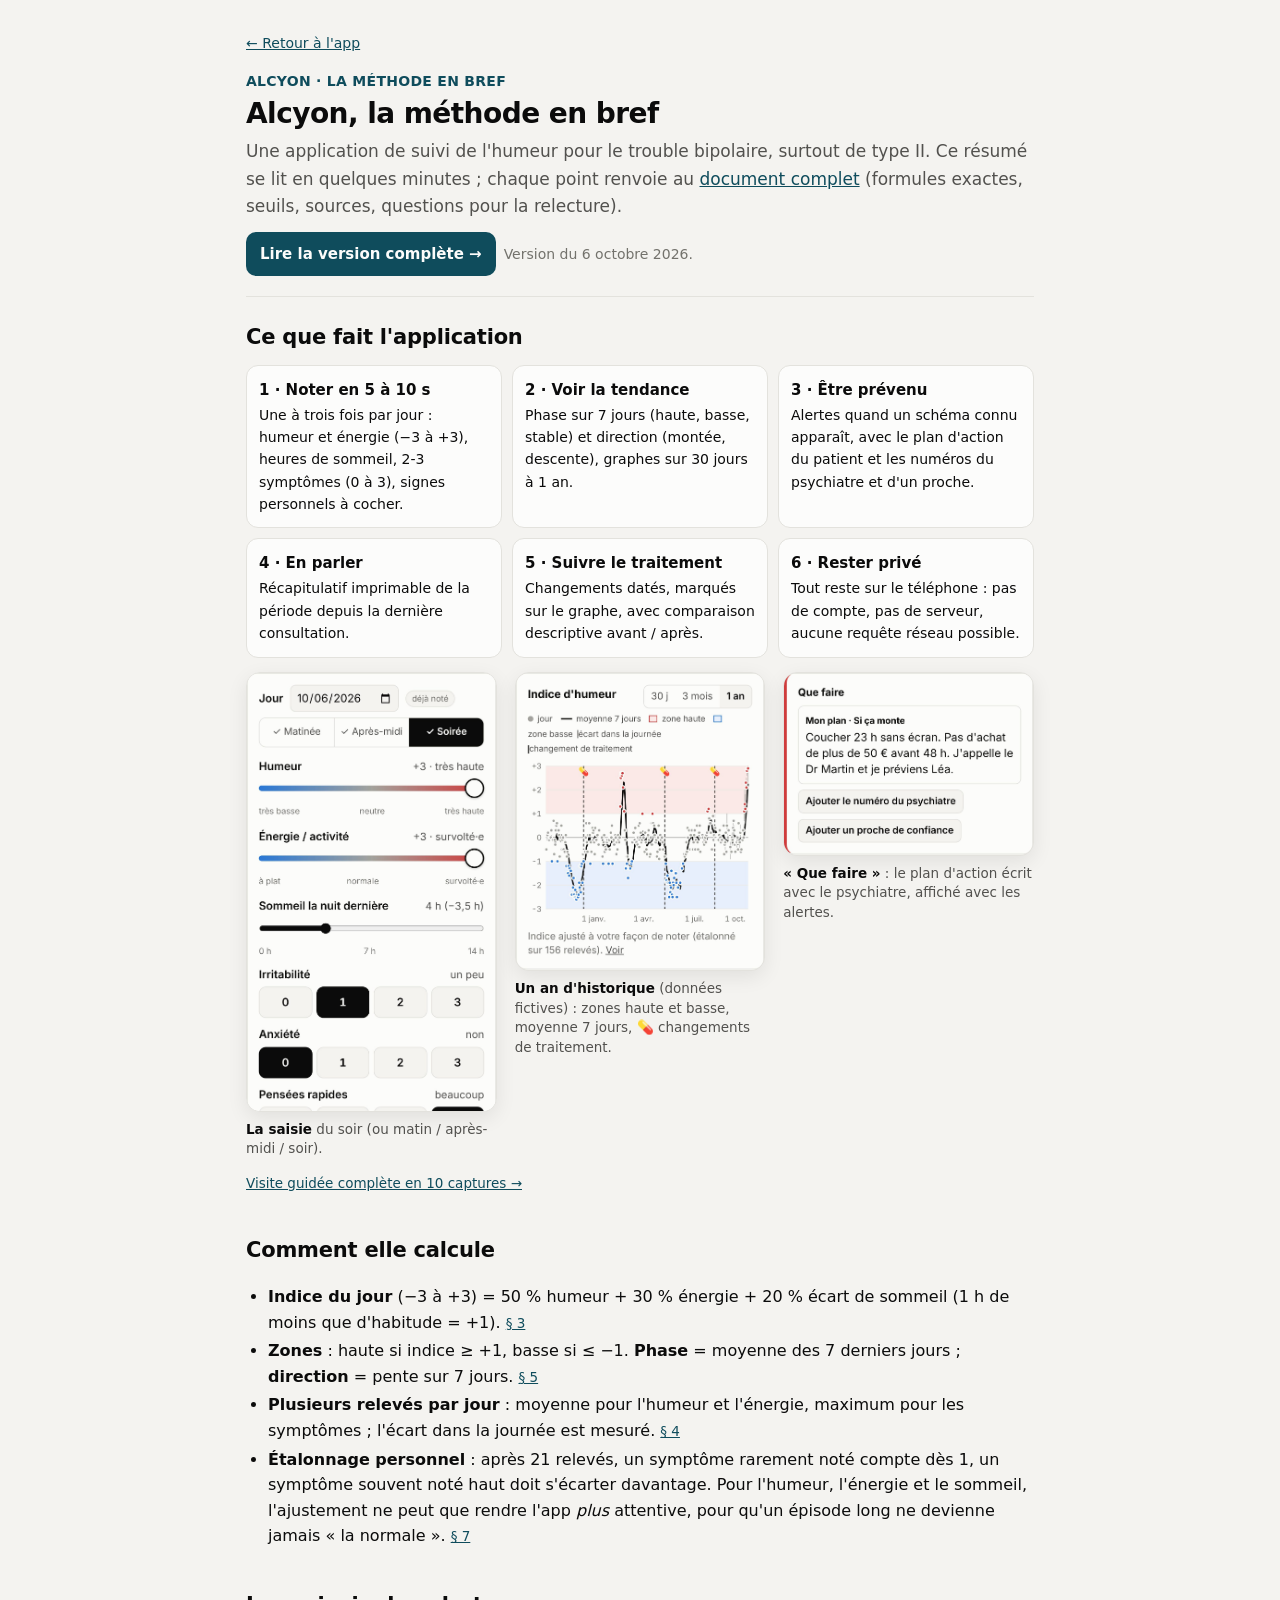
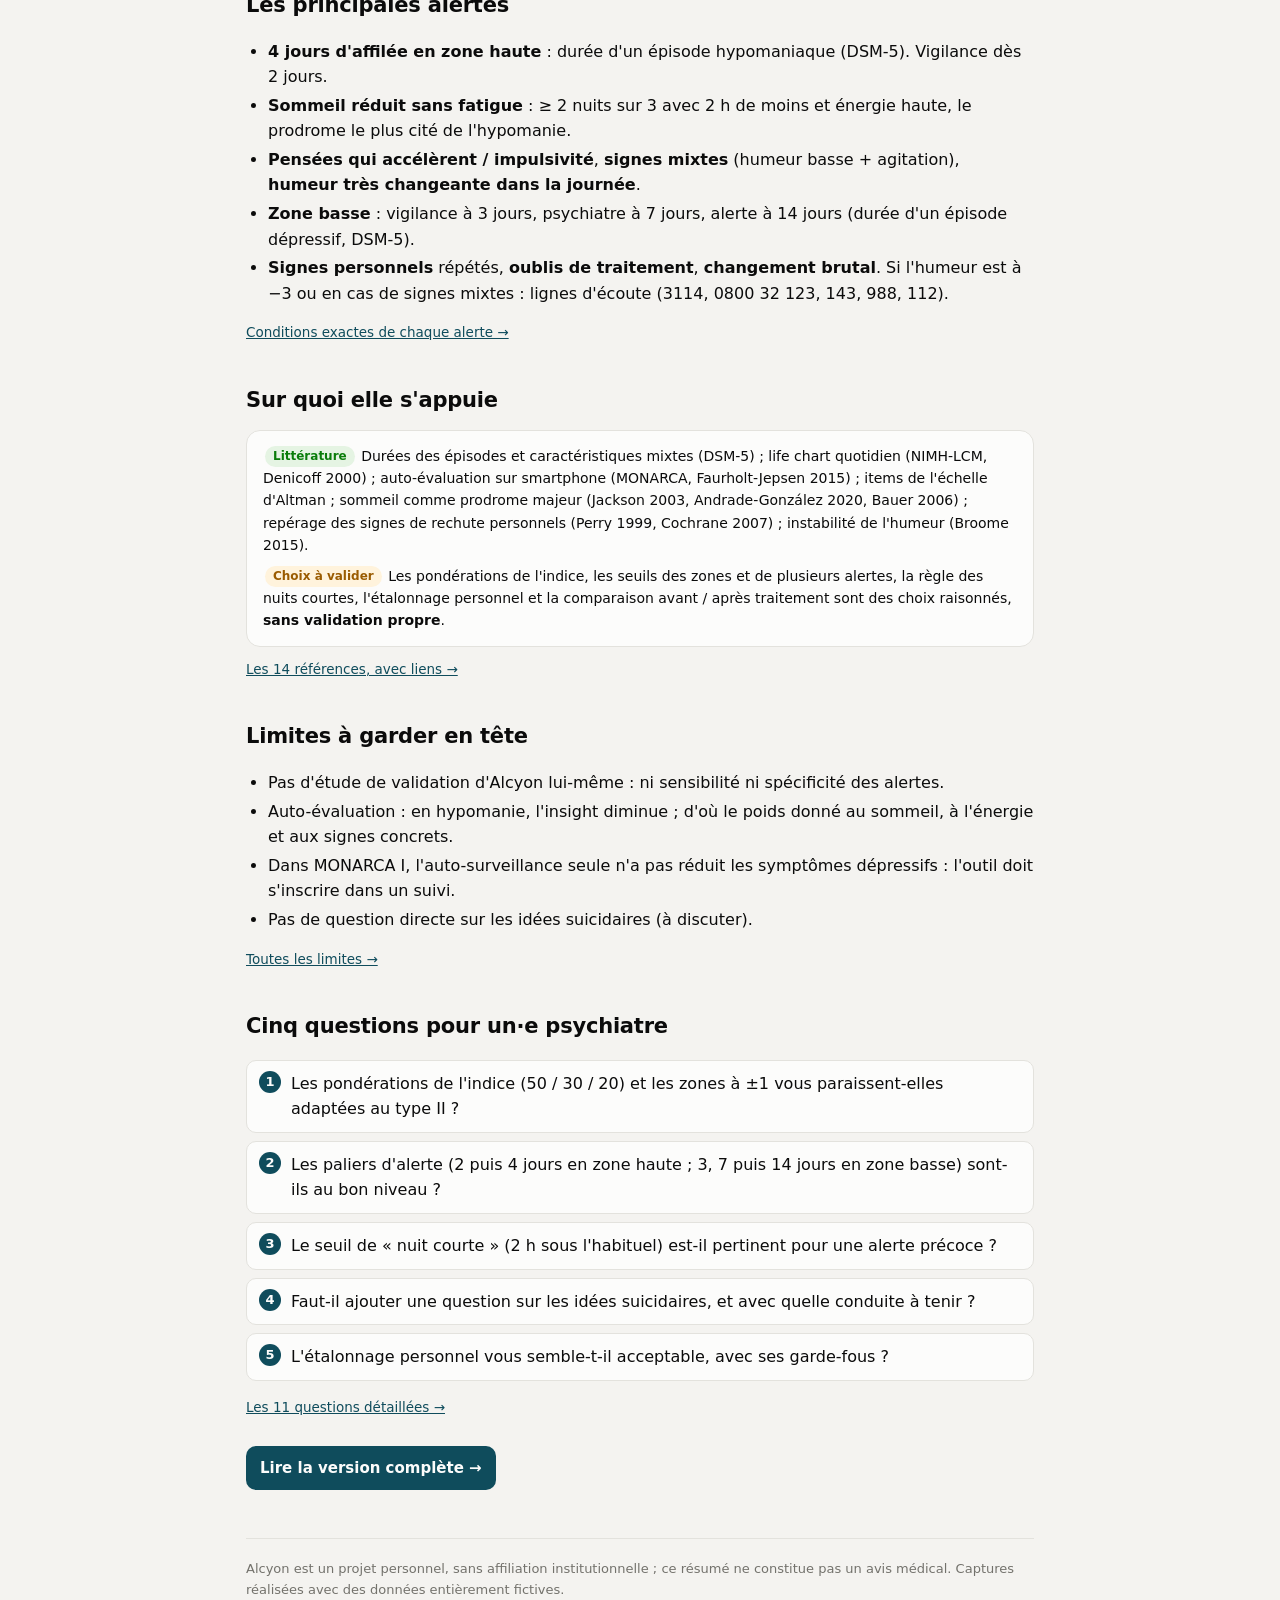
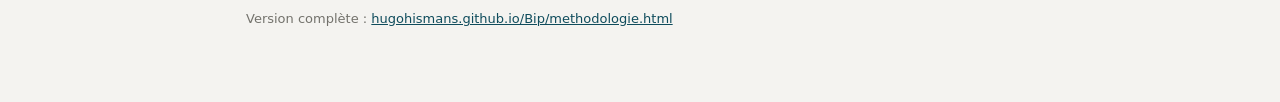
==== methodologie-resume.html @ 5aac35ef "Ajoute la version courte de la méthodologie methodologie-resume.html (3 pages imprimées) : ce que fa" ====
<!doctype html>
<html lang="fr">
<head>
<meta charset="utf-8">
<meta name="viewport" content="width=device-width, initial-scale=1">
<meta http-equiv="Content-Security-Policy" content="default-src 'self'; style-src 'self' 'unsafe-inline'; img-src 'self' data:; script-src 'none'; connect-src 'none'; base-uri 'none'; object-src 'none'">
<meta name="referrer" content="no-referrer">
<title>Alcyon – Méthode en bref</title>
<meta name="description" content="Résumé de la méthode d'Alcyon : ce que fait l'app, comment elle calcule, sur quoi elle s'appuie et ce qui reste à valider.">
<link rel="icon" href="icon.svg" type="image/svg+xml">
<style>
:root {
  color-scheme: light;
  --bg: #f4f3f0; --surface: #fcfcfb; --border: #e3e2dd; --grid: #ecebe7;
  --text: #0b0b0b; --text-2: #52514e; --muted: #73726c;
  --lit: #0a7d0a; --lit-bg: #e5f4e3;
  --adapt: #2a78d6; --adapt-bg: #e6effb;
  --choice: #9a5b00; --choice-bg: #fff3dc;
  --accent: #0f4c5c;
}
@media (prefers-color-scheme: dark) {
  :root:not([data-theme="light"]) {
    color-scheme: dark;
    --bg: #111110; --surface: #1a1a19; --border: #2e2e2c; --grid: #262624;
    --text: #ffffff; --text-2: #c3c2b7; --muted: #9a998f;
    --lit: #4cc24c; --lit-bg: #1c2f1b; --adapt: #5b9cec; --adapt-bg: #1d2a3b;
    --choice: #f0b04a; --choice-bg: #3a2f14; --accent: #7fc4d4;
  }
}
:root[data-theme="dark"] {
  color-scheme: dark;
  --bg: #111110; --surface: #1a1a19; --border: #2e2e2c; --grid: #262624;
  --text: #ffffff; --text-2: #c3c2b7; --muted: #9a998f;
  --lit: #4cc24c; --lit-bg: #1c2f1b; --adapt: #5b9cec; --adapt-bg: #1d2a3b;
  --choice: #f0b04a; --choice-bg: #3a2f14; --accent: #7fc4d4;
}
* { box-sizing: border-box; }
html { -webkit-text-size-adjust: 100%; }
body { margin: 0; background: var(--bg); color: var(--text); font: 16px/1.6 system-ui, -apple-system, "Segoe UI", Roboto, sans-serif; }
main { max-width: 820px; margin: 0 auto; padding: 24px 16px 64px; }
header.doc { padding: 8px 0 16px; border-bottom: 1px solid var(--border); margin-bottom: 8px; }
header.doc .kicker { color: var(--accent); font-weight: 600; font-size: 14px; letter-spacing: .02em; }
h1 { font-size: 28px; line-height: 1.2; margin: 4px 0 8px; letter-spacing: -0.02em; }
h2 { font-size: 21px; margin: 40px 0 8px; letter-spacing: -0.01em; scroll-margin-top: 16px; }
h3 { font-size: 16px; margin: 22px 0 6px; }
p { margin: 8px 0; }
.lede { color: var(--text-2); font-size: 17px; }
.muted { color: var(--muted); }
.small { font-size: 14px; }
a { color: var(--accent); }
code, .f { font-family: ui-monospace, SFMono-Regular, Menlo, Consolas, monospace; font-size: 14px; }
.f { display: block; background: var(--surface); border: 1px solid var(--border); border-radius: 10px; padding: 12px 14px; margin: 10px 0; white-space: pre; overflow-x: auto; font-size: 13px; line-height: 1.55; }
@media print { .f { white-space: pre-wrap; } }
.card { background: var(--surface); border: 1px solid var(--border); border-radius: 14px; padding: 14px 16px; margin: 12px 0; }
.tag { display: inline-block; font-size: 12px; font-weight: 600; border-radius: 99px; padding: 1px 8px; margin: 0 2px; white-space: nowrap; vertical-align: 1px; }
.tag.lit { color: var(--lit); background: var(--lit-bg); }
.tag.adapt { color: var(--adapt); background: var(--adapt-bg); }
.tag.choice { color: var(--choice); background: var(--choice-bg); }
.legend-tags { display: grid; gap: 6px; font-size: 14px; }
.toc ol { margin: 6px 0; padding-left: 22px; columns: 2; column-gap: 32px; font-size: 15px; }
@media (max-width: 560px) { .toc ol { columns: 1; } }
.table-wrap { overflow-x: auto; margin: 10px 0; }
table { border-collapse: collapse; width: 100%; font-size: 14px; }
th, td { text-align: left; vertical-align: top; padding: 8px 8px; border-bottom: 1px solid var(--grid); }
thead th { color: var(--muted); font-weight: 500; border-bottom: 1px solid var(--border); }
tbody th { font-weight: 600; }
td .tag { margin-top: 2px; }
ul, ol { padding-left: 22px; }
li { margin: 4px 0; }
.q { counter-reset: q; list-style: none; padding: 0; }
.q li { counter-increment: q; position: relative; padding: 10px 12px 10px 44px; border: 1px solid var(--border); border-radius: 10px; background: var(--surface); margin: 8px 0; }
.q li::before { content: counter(q); position: absolute; left: 12px; top: 10px; width: 22px; height: 22px; border-radius: 50%; background: var(--accent); color: var(--surface); font-size: 13px; font-weight: 700; text-align: center; line-height: 22px; }
.refs li { margin: 8px 0; font-size: 15px; }
.steps { display: grid; grid-template-columns: repeat(auto-fit, minmax(170px, 1fr)); gap: 10px; margin: 12px 0; padding: 0; list-style: none; counter-reset: st; }
.steps li { counter-increment: st; background: var(--surface); border: 1px solid var(--border); border-radius: 12px; padding: 12px; margin: 0; font-size: 14px; }
.steps li::before { content: counter(st); display: inline-block; width: 22px; height: 22px; border-radius: 50%; background: var(--accent); color: var(--surface); font-weight: 700; font-size: 13px; text-align: center; line-height: 22px; margin-right: 6px; }
.steps b { font-size: 15px; }
.shots { display: grid; grid-template-columns: repeat(auto-fill, minmax(230px, 1fr)); gap: 18px; margin: 14px 0; align-items: start; }
.shots.wide { grid-template-columns: repeat(auto-fill, minmax(300px, 1fr)); }
figure { margin: 0; }
figure img { display: block; width: 100%; height: auto; border-radius: 14px; border: 1px solid var(--border); box-shadow: 0 6px 20px rgba(0,0,0,.08); background: #fcfcfb; }
figure.tall img { max-height: 620px; object-fit: cover; object-position: top; }
figcaption { font-size: 13.5px; color: var(--text-2); margin-top: 8px; line-height: 1.45; }
figcaption b { color: var(--text); }
.note-demo { font-size: 13px; color: var(--muted); }
footer { margin-top: 48px; padding-top: 12px; border-top: 1px solid var(--border); color: var(--muted); font-size: 13px; }
.back { font-size: 14px; }
@media print {
  :root, html:root:not([data-print]) { color-scheme: light; --bg: #fff; --surface: #fff; --text: #000; --text-2: #333; --muted: #555; --border: #ccc; --grid: #ddd; --accent: #0f4c5c;
    --lit: #0a7d0a; --lit-bg: #e5f4e3; --adapt: #2a78d6; --adapt-bg: #e6effb; --choice: #9a5b00; --choice-bg: #fff3dc; }
  * { -webkit-print-color-adjust: exact; print-color-adjust: exact; }
  body { font-size: 11pt; }
  main { max-width: none; padding: 0; }
  .back { display: none; }
  h2 { break-after: avoid; }
  .card, tr, .q li, figure, .steps li { break-inside: avoid; }
  .steps { grid-template-columns: repeat(4, 1fr); }
  .shots { grid-template-columns: repeat(3, 1fr); gap: 10px; }
  .shots.wide { grid-template-columns: repeat(2, 1fr); }
  figure img { box-shadow: none; }
  figure.tall img { max-height: 120mm; }
  a { color: inherit; text-decoration: none; }
  .refs a::after { content: " — " attr(href); font-size: 9pt; color: #555; word-break: break-all; }
  @page { margin: 16mm; }
}
</style>
<style>
.hero-cta { display: flex; flex-wrap: wrap; gap: 8px; align-items: center; margin: 12px 0 4px; }
.btn-full { display: inline-block; background: var(--accent); color: var(--surface); text-decoration: none; font-weight: 600; font-size: 15px; padding: 10px 14px; border-radius: 10px; }
.key { display: grid; grid-template-columns: repeat(auto-fit, minmax(200px, 1fr)); gap: 10px; margin: 10px 0; }
.key div { background: var(--surface); border: 1px solid var(--border); border-radius: 12px; padding: 12px; font-size: 14px; }
.key b { display: block; font-size: 15px; margin-bottom: 2px; }
.more { font-size: 13.5px; }
.shots.three { grid-template-columns: repeat(auto-fill, minmax(200px, 1fr)); }
ul.tight li { margin: 3px 0; }
@media print {
  .key { grid-template-columns: repeat(3, 1fr); gap: 6px; }
  .key div { padding: 8px 10px; font-size: 12.5px; }
  .shots.three { grid-template-columns: repeat(3, 1fr); gap: 10px; }
  .shots.three img { max-height: 62mm !important; object-fit: cover; object-position: top; }
  .btn-full { color: #fff; }
  .print-url { display: block !important; }
}
.print-url { display: none; font-size: 12px; color: var(--muted); word-break: break-all; }
</style>
</head>
<body>
<main>
<p class="back"><a href="./">← Retour à l'app</a></p>

<header class="doc">
  <div class="kicker">ALCYON · LA MÉTHODE EN BREF</div>
  <h1>Alcyon, la méthode en bref</h1>
  <p class="lede">Une application de suivi de l'humeur pour le trouble bipolaire, surtout de type II. Ce résumé se lit en quelques minutes ; chaque point renvoie au <a href="https://hugohismans.github.io/Bip/methodologie.html">document complet</a> (formules exactes, seuils, sources, questions pour la relecture).</p>
  <div class="hero-cta"><a class="btn-full" href="https://hugohismans.github.io/Bip/methodologie.html">Lire la version complète →</a> <span class="small muted">Version du 6 octobre 2026.</span></div>
  <span class="print-url">Version complète : https://hugohismans.github.io/Bip/methodologie.html</span>
</header>

<h2 style="margin-top:24px">Ce que fait l'application</h2>
<div class="key">
  <div><b>1 · Noter en 5 à 10 s</b>Une à trois fois par jour : humeur et énergie (−3 à +3), heures de sommeil, 2-3 symptômes (0 à 3), signes personnels à cocher.</div>
  <div><b>2 · Voir la tendance</b>Phase sur 7 jours (haute, basse, stable) et direction (montée, descente), graphes sur 30 jours à 1 an.</div>
  <div><b>3 · Être prévenu</b>Alertes quand un schéma connu apparaît, avec le plan d'action du patient et les numéros du psychiatre et d'un proche.</div>
  <div><b>4 · En parler</b>Récapitulatif imprimable de la période depuis la dernière consultation.</div>
  <div><b>5 · Suivre le traitement</b>Changements datés, marqués sur le graphe, avec comparaison descriptive avant / après.</div>
  <div><b>6 · Rester privé</b>Tout reste sur le téléphone : pas de compte, pas de serveur, aucune requête réseau possible.</div>
</div>

<div class="shots three">
  <figure><img src="docs/01-saisie.jpg" alt="Écran de saisie" width="1074" height="3636" loading="lazy" style="max-height:440px;object-fit:cover;object-position:top">
    <figcaption><b>La saisie</b> du soir (ou matin / après-midi / soir).</figcaption></figure>
  <figure><img src="docs/04-annee.jpg" alt="Graphe sur un an" width="1074" height="1284" loading="lazy">
    <figcaption><b>Un an d'historique</b> (données fictives) : zones haute et basse, moyenne 7 jours, 💊 changements de traitement.</figcaption></figure>
  <figure><img src="docs/03-que-faire.jpg" alt="Carte Que faire" width="1074" height="786" loading="lazy">
    <figcaption><b>« Que faire »</b> : le plan d'action écrit avec le psychiatre, affiché avec les alertes.</figcaption></figure>
</div>
<p class="more"><a href="https://hugohismans.github.io/Bip/methodologie.html#bref">Visite guidée complète en 10 captures →</a></p>

<h2>Comment elle calcule</h2>
<ul class="tight">
  <li><b>Indice du jour</b> (−3 à +3) = 50 % humeur + 30 % énergie + 20 % écart de sommeil (1 h de moins que d'habitude = +1). <a class="more" href="https://hugohismans.github.io/Bip/methodologie.html#indice">§ 3</a></li>
  <li><b>Zones</b> : haute si indice ≥ +1, basse si ≤ −1. <b>Phase</b> = moyenne des 7 derniers jours ; <b>direction</b> = pente sur 7 jours. <a class="more" href="https://hugohismans.github.io/Bip/methodologie.html#phase">§ 5</a></li>
  <li><b>Plusieurs relevés par jour</b> : moyenne pour l'humeur et l'énergie, maximum pour les symptômes ; l'écart dans la journée est mesuré. <a class="more" href="https://hugohismans.github.io/Bip/methodologie.html#multi">§ 4</a></li>
  <li><b>Étalonnage personnel</b> : après 21 relevés, un symptôme rarement noté compte dès 1, un symptôme souvent noté haut doit s'écarter davantage. Pour l'humeur, l'énergie et le sommeil, l'ajustement ne peut que rendre l'app <i>plus</i> attentive, pour qu'un épisode long ne devienne jamais « la normale ». <a class="more" href="https://hugohismans.github.io/Bip/methodologie.html#etalonnage">§ 7</a></li>
</ul>

<h2>Les principales alertes</h2>
<ul class="tight">
  <li><b>4 jours d'affilée en zone haute</b> : durée d'un épisode hypomaniaque (DSM-5). Vigilance dès 2 jours.</li>
  <li><b>Sommeil réduit sans fatigue</b> : ≥ 2 nuits sur 3 avec 2 h de moins et énergie haute, le prodrome le plus cité de l'hypomanie.</li>
  <li><b>Pensées qui accélèrent / impulsivité</b>, <b>signes mixtes</b> (humeur basse + agitation), <b>humeur très changeante dans la journée</b>.</li>
  <li><b>Zone basse</b> : vigilance à 3 jours, psychiatre à 7 jours, alerte à 14 jours (durée d'un épisode dépressif, DSM-5).</li>
  <li><b>Signes personnels</b> répétés, <b>oublis de traitement</b>, <b>changement brutal</b>. Si l'humeur est à −3 ou en cas de signes mixtes : lignes d'écoute (3114, 0800 32 123, 143, 988, 112).</li>
</ul>
<p class="more"><a href="https://hugohismans.github.io/Bip/methodologie.html#alertes">Conditions exactes de chaque alerte →</a></p>

<h2>Sur quoi elle s'appuie</h2>
<div class="card small">
  <p style="margin-top:0"><span class="tag lit">Littérature</span> Durées des épisodes et caractéristiques mixtes (DSM-5) ; life chart quotidien (NIMH-LCM, Denicoff 2000) ; auto-évaluation sur smartphone (MONARCA, Faurholt-Jepsen 2015) ; items de l'échelle d'Altman ; sommeil comme prodrome majeur (Jackson 2003, Andrade-González 2020, Bauer 2006) ; repérage des signes de rechute personnels (Perry 1999, Cochrane 2007) ; instabilité de l'humeur (Broome 2015).</p>
  <p style="margin-bottom:0"><span class="tag choice">Choix à valider</span> Les pondérations de l'indice, les seuils des zones et de plusieurs alertes, la règle des nuits courtes, l'étalonnage personnel et la comparaison avant / après traitement sont des choix raisonnés, <b>sans validation propre</b>.</p>
</div>
<p class="more"><a href="https://hugohismans.github.io/Bip/methodologie.html#refs">Les 14 références, avec liens →</a></p>

<h2>Limites à garder en tête</h2>
<ul class="tight">
  <li>Pas d'étude de validation d'Alcyon lui-même : ni sensibilité ni spécificité des alertes.</li>
  <li>Auto-évaluation : en hypomanie, l'insight diminue ; d'où le poids donné au sommeil, à l'énergie et aux signes concrets.</li>
  <li>Dans MONARCA I, l'auto-surveillance seule n'a pas réduit les symptômes dépressifs : l'outil doit s'inscrire dans un suivi.</li>
  <li>Pas de question directe sur les idées suicidaires (à discuter).</li>
</ul>
<p class="more"><a href="https://hugohismans.github.io/Bip/methodologie.html#limites">Toutes les limites →</a></p>

<h2>Cinq questions pour un·e psychiatre</h2>
<ol class="q">
  <li>Les pondérations de l'indice (50 / 30 / 20) et les zones à ±1 vous paraissent-elles adaptées au type II ?</li>
  <li>Les paliers d'alerte (2 puis 4 jours en zone haute ; 3, 7 puis 14 jours en zone basse) sont-ils au bon niveau ?</li>
  <li>Le seuil de « nuit courte » (2 h sous l'habituel) est-il pertinent pour une alerte précoce ?</li>
  <li>Faut-il ajouter une question sur les idées suicidaires, et avec quelle conduite à tenir ?</li>
  <li>L'étalonnage personnel vous semble-t-il acceptable, avec ses garde-fous ?</li>
</ol>
<p class="more"><a href="https://hugohismans.github.io/Bip/methodologie.html#questions">Les 11 questions détaillées →</a></p>

<div class="hero-cta" style="margin-top:28px"><a class="btn-full" href="https://hugohismans.github.io/Bip/methodologie.html">Lire la version complète →</a></div>

<footer>
  <p>Alcyon est un projet personnel, sans affiliation institutionnelle ; ce résumé ne constitue pas un avis médical. Captures réalisées avec des données entièrement fictives.</p>
  <p>Version complète : <a href="https://hugohismans.github.io/Bip/methodologie.html">hugohismans.github.io/Bip/methodologie.html</a></p>
</footer>
</main>
</body>
</html>
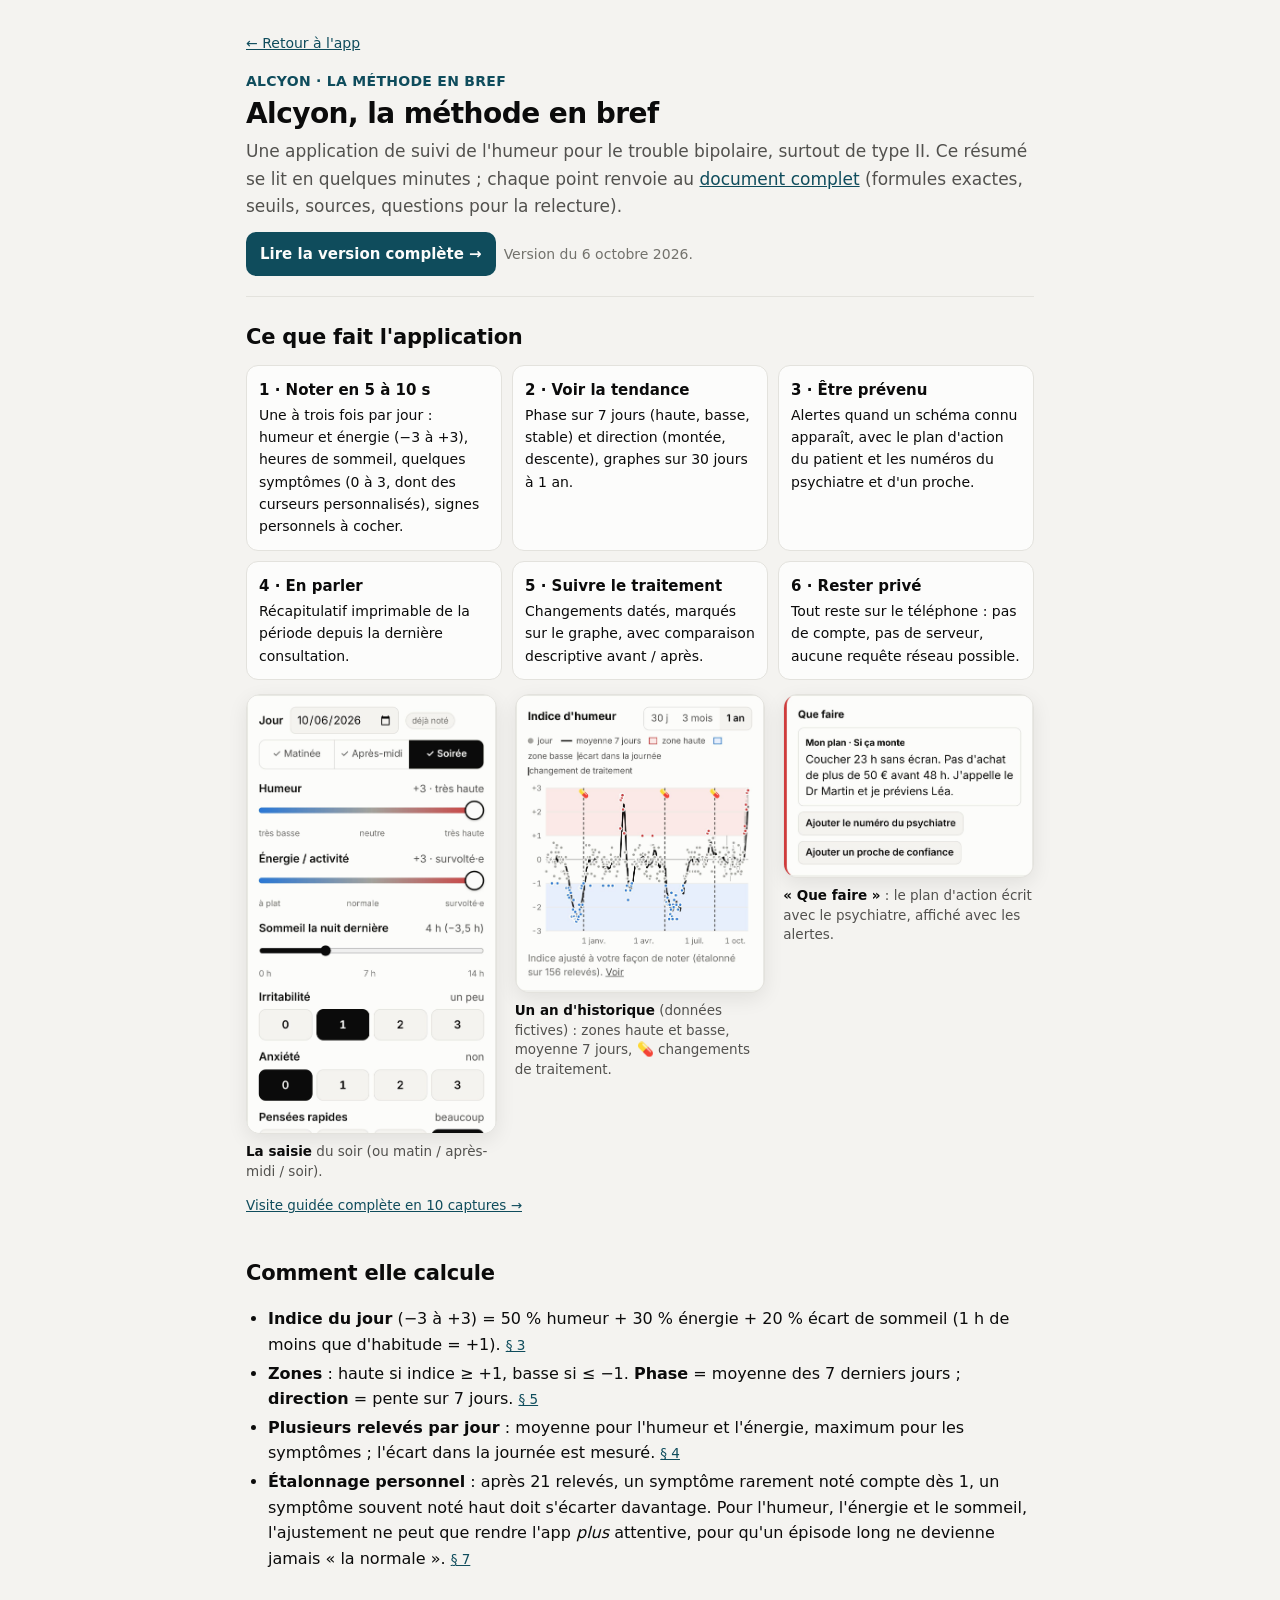
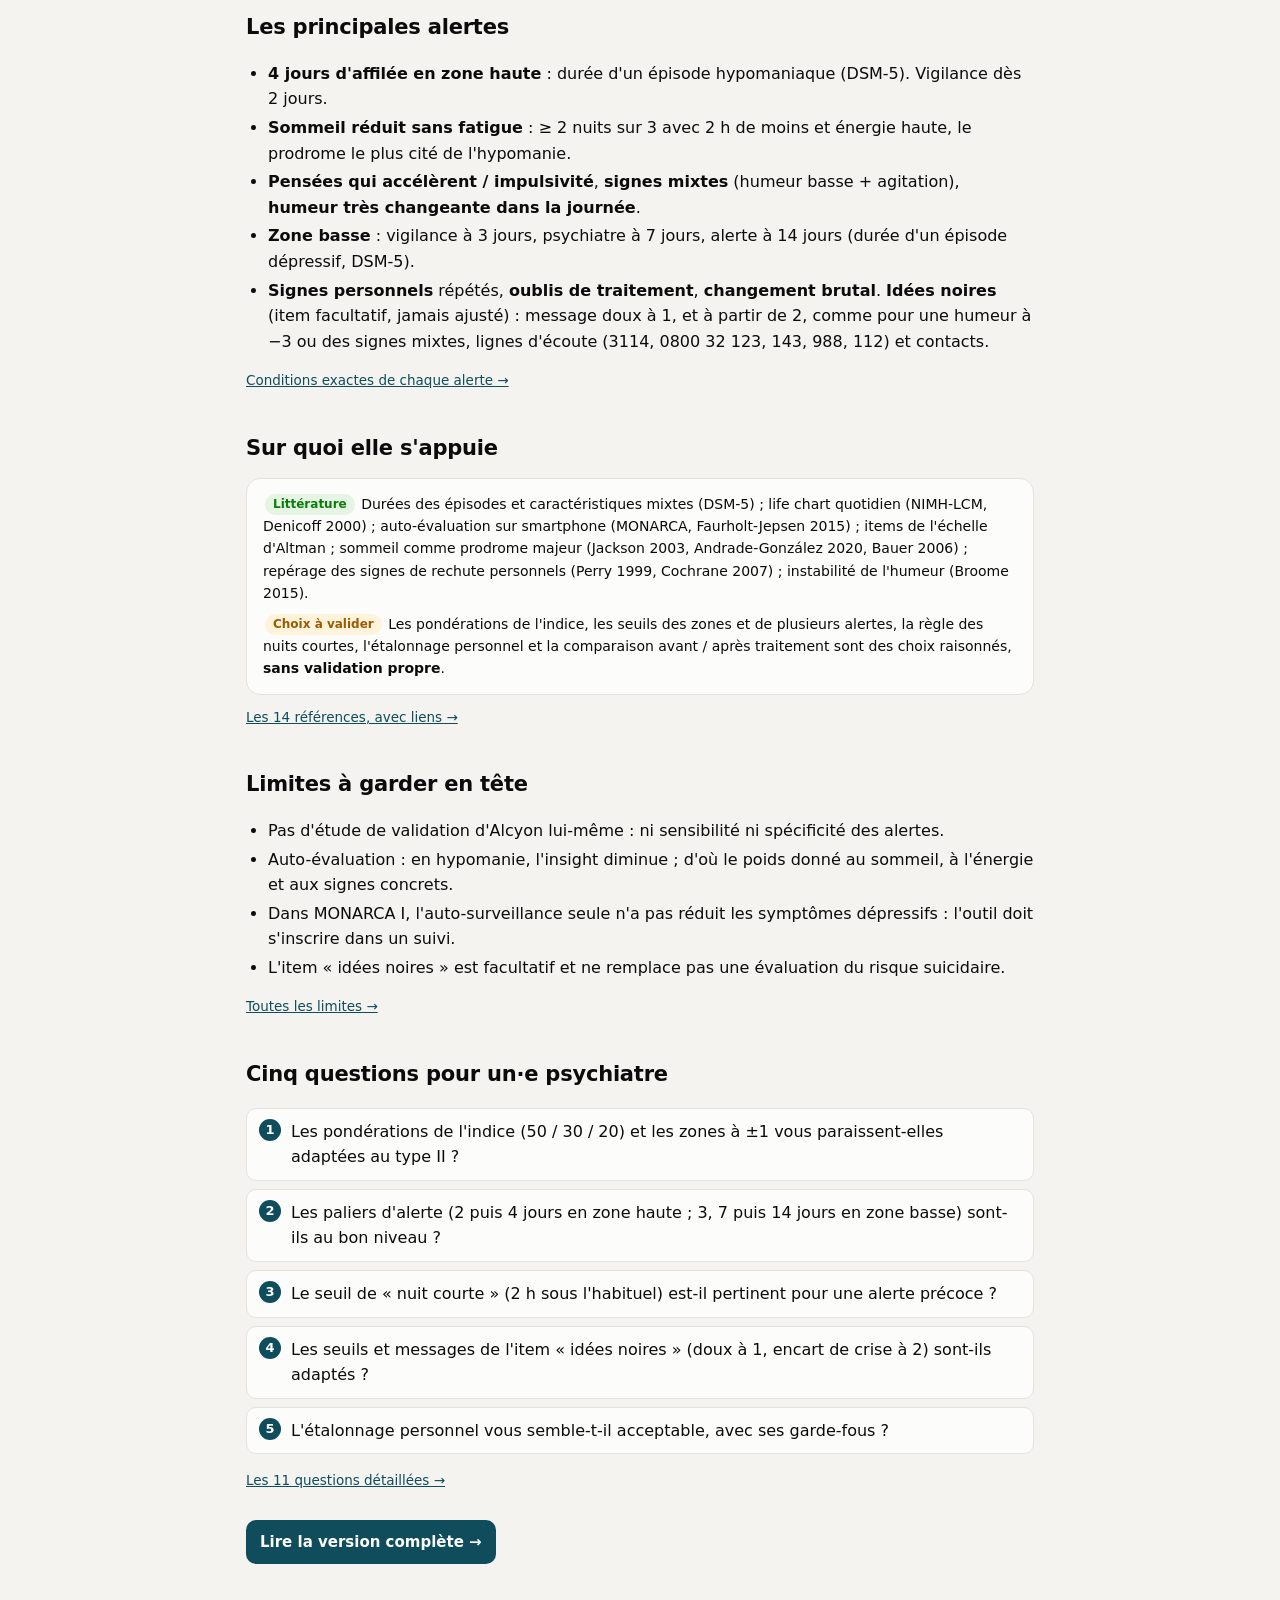
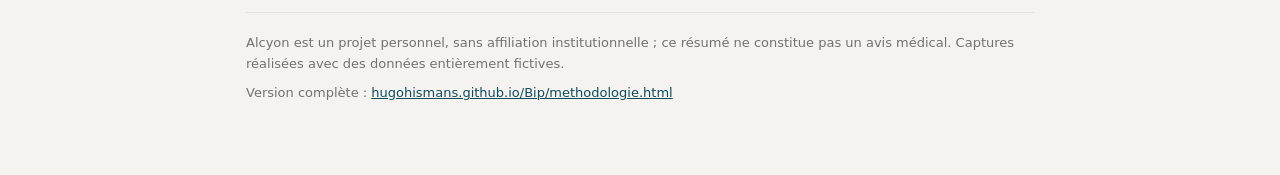
==== commit 3666b4d6: "Idées noires, ruminations et curseurs personnalisés - Nouveaux symptômes optionnels : Ruminations (p" ====
--- a/methodologie-resume.html
+++ b/methodologie-resume.html
@@ -138,7 +138,7 @@
 
 <h2 style="margin-top:24px">Ce que fait l'application</h2>
 <div class="key">
-  <div><b>1 · Noter en 5 à 10 s</b>Une à trois fois par jour : humeur et énergie (−3 à +3), heures de sommeil, 2-3 symptômes (0 à 3), signes personnels à cocher.</div>
+  <div><b>1 · Noter en 5 à 10 s</b>Une à trois fois par jour : humeur et énergie (−3 à +3), heures de sommeil, quelques symptômes (0 à 3, dont des curseurs personnalisés), signes personnels à cocher.</div>
   <div><b>2 · Voir la tendance</b>Phase sur 7 jours (haute, basse, stable) et direction (montée, descente), graphes sur 30 jours à 1 an.</div>
   <div><b>3 · Être prévenu</b>Alertes quand un schéma connu apparaît, avec le plan d'action du patient et les numéros du psychiatre et d'un proche.</div>
   <div><b>4 · En parler</b>Récapitulatif imprimable de la période depuis la dernière consultation.</div>
@@ -170,7 +170,7 @@
   <li><b>Sommeil réduit sans fatigue</b> : ≥ 2 nuits sur 3 avec 2 h de moins et énergie haute, le prodrome le plus cité de l'hypomanie.</li>
   <li><b>Pensées qui accélèrent / impulsivité</b>, <b>signes mixtes</b> (humeur basse + agitation), <b>humeur très changeante dans la journée</b>.</li>
   <li><b>Zone basse</b> : vigilance à 3 jours, psychiatre à 7 jours, alerte à 14 jours (durée d'un épisode dépressif, DSM-5).</li>
-  <li><b>Signes personnels</b> répétés, <b>oublis de traitement</b>, <b>changement brutal</b>. Si l'humeur est à −3 ou en cas de signes mixtes : lignes d'écoute (3114, 0800 32 123, 143, 988, 112).</li>
+  <li><b>Signes personnels</b> répétés, <b>oublis de traitement</b>, <b>changement brutal</b>. <b>Idées noires</b> (item facultatif, jamais ajusté) : message doux à 1, et à partir de 2, comme pour une humeur à −3 ou des signes mixtes, lignes d'écoute (3114, 0800 32 123, 143, 988, 112) et contacts.</li>
 </ul>
 <p class="more"><a href="https://hugohismans.github.io/Bip/methodologie.html#alertes">Conditions exactes de chaque alerte →</a></p>
 
@@ -186,7 +186,7 @@
   <li>Pas d'étude de validation d'Alcyon lui-même : ni sensibilité ni spécificité des alertes.</li>
   <li>Auto-évaluation : en hypomanie, l'insight diminue ; d'où le poids donné au sommeil, à l'énergie et aux signes concrets.</li>
   <li>Dans MONARCA I, l'auto-surveillance seule n'a pas réduit les symptômes dépressifs : l'outil doit s'inscrire dans un suivi.</li>
-  <li>Pas de question directe sur les idées suicidaires (à discuter).</li>
+  <li>L'item « idées noires » est facultatif et ne remplace pas une évaluation du risque suicidaire.</li>
 </ul>
 <p class="more"><a href="https://hugohismans.github.io/Bip/methodologie.html#limites">Toutes les limites →</a></p>
 
@@ -195,7 +195,7 @@
   <li>Les pondérations de l'indice (50 / 30 / 20) et les zones à ±1 vous paraissent-elles adaptées au type II ?</li>
   <li>Les paliers d'alerte (2 puis 4 jours en zone haute ; 3, 7 puis 14 jours en zone basse) sont-ils au bon niveau ?</li>
   <li>Le seuil de « nuit courte » (2 h sous l'habituel) est-il pertinent pour une alerte précoce ?</li>
-  <li>Faut-il ajouter une question sur les idées suicidaires, et avec quelle conduite à tenir ?</li>
+  <li>Les seuils et messages de l'item « idées noires » (doux à 1, encart de crise à 2) sont-ils adaptés ?</li>
   <li>L'étalonnage personnel vous semble-t-il acceptable, avec ses garde-fous ?</li>
 </ol>
 <p class="more"><a href="https://hugohismans.github.io/Bip/methodologie.html#questions">Les 11 questions détaillées →</a></p>
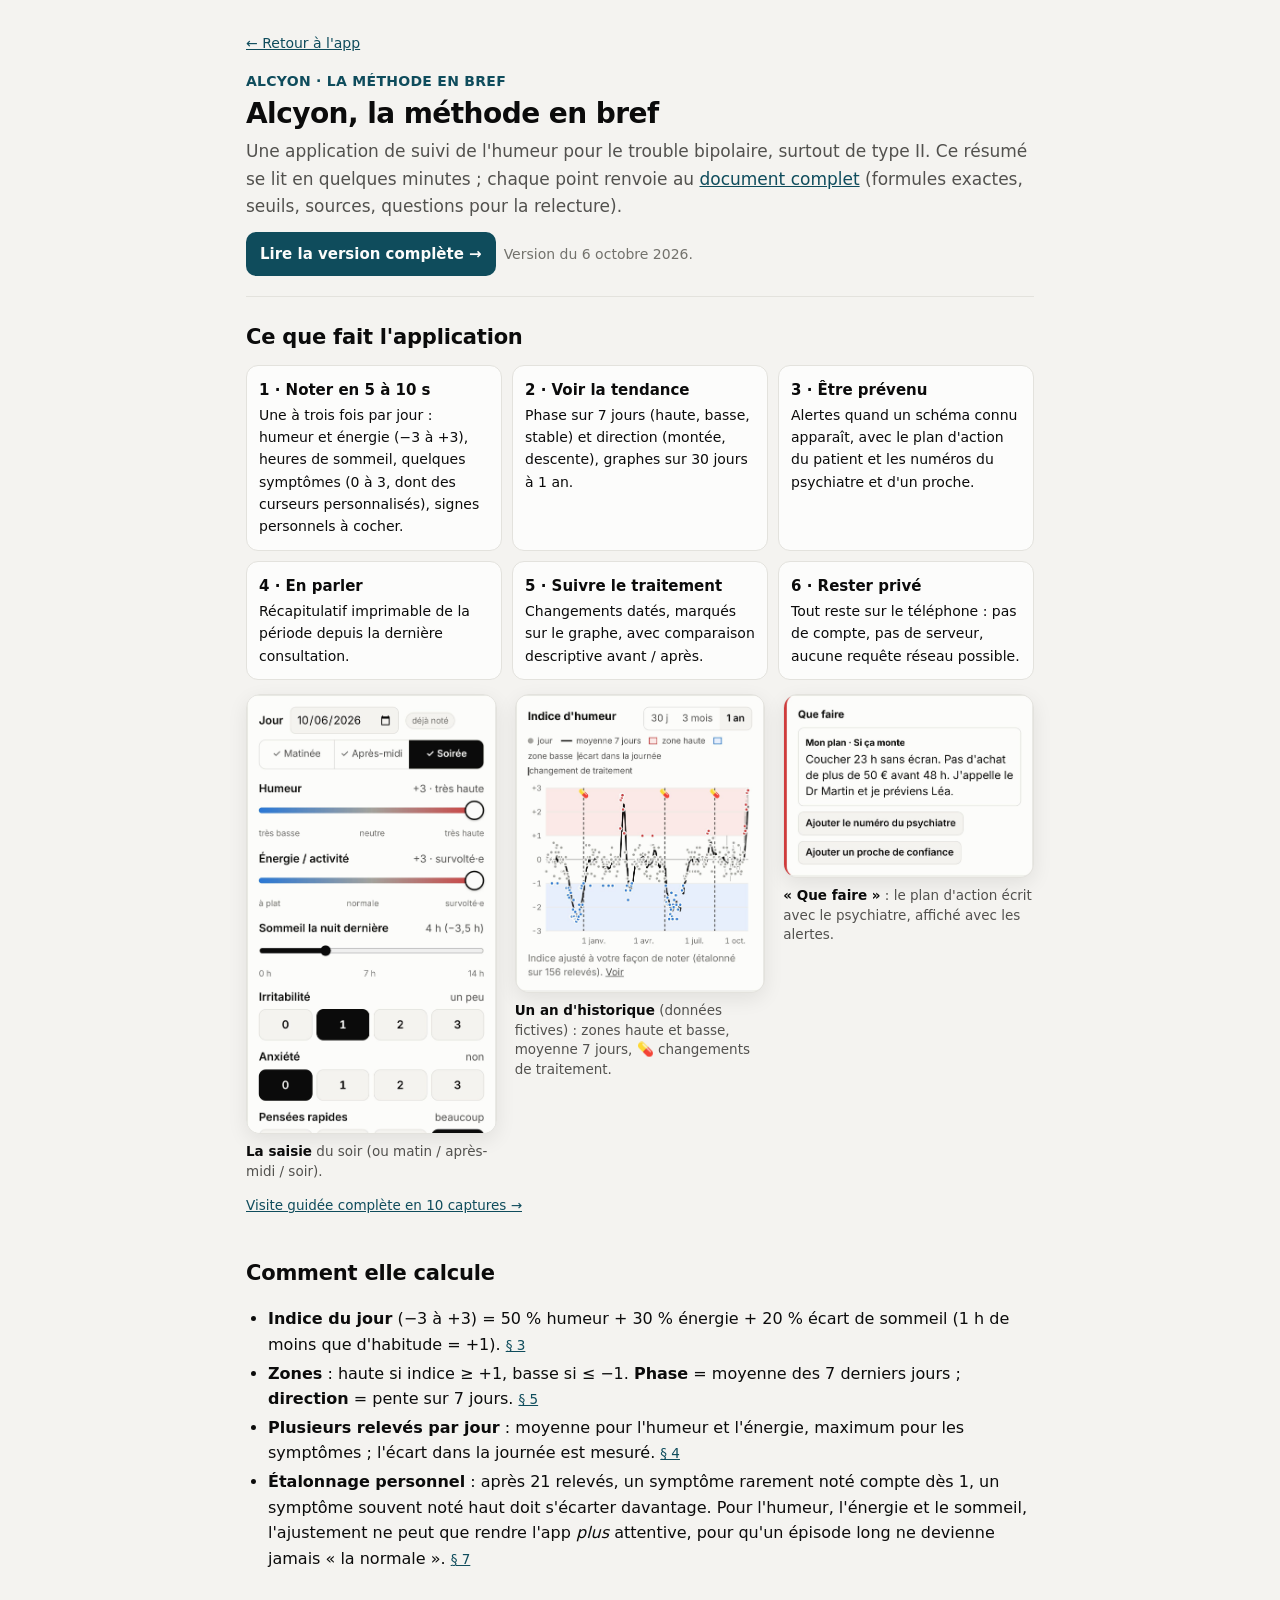
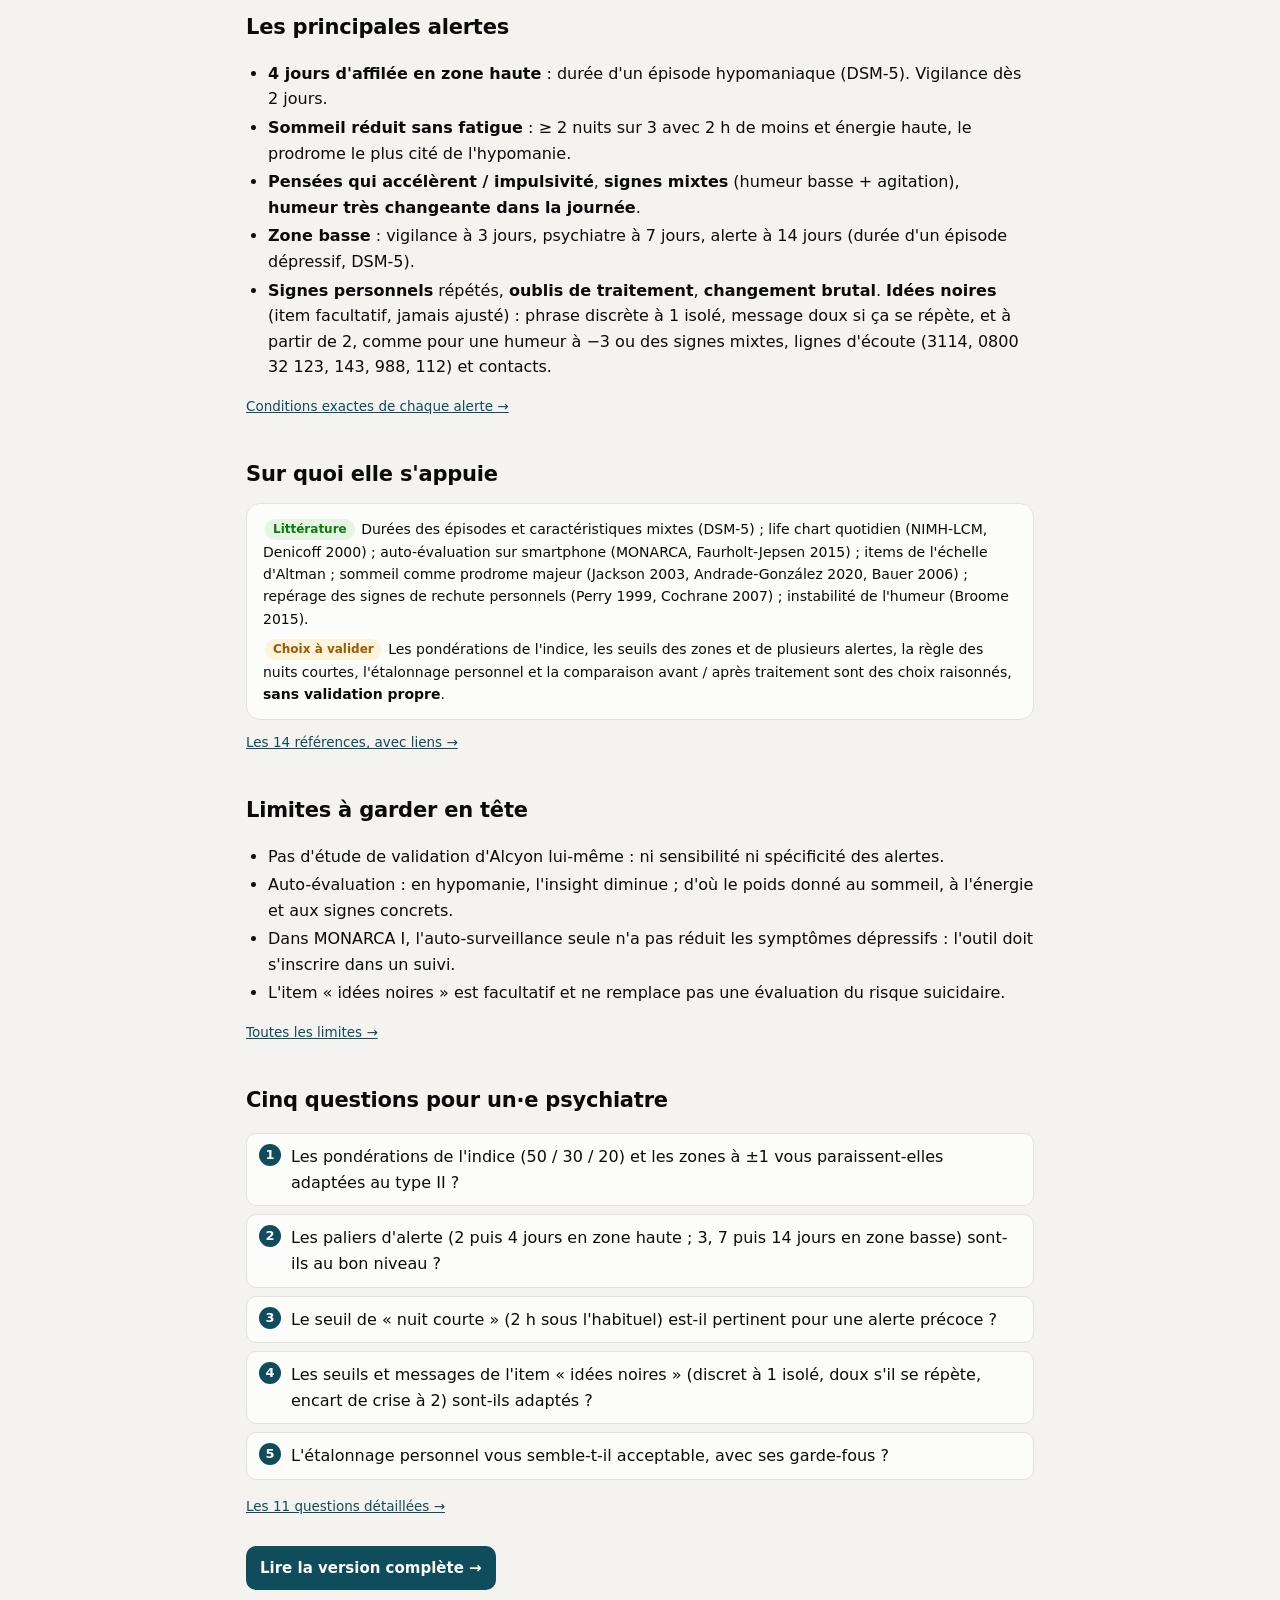
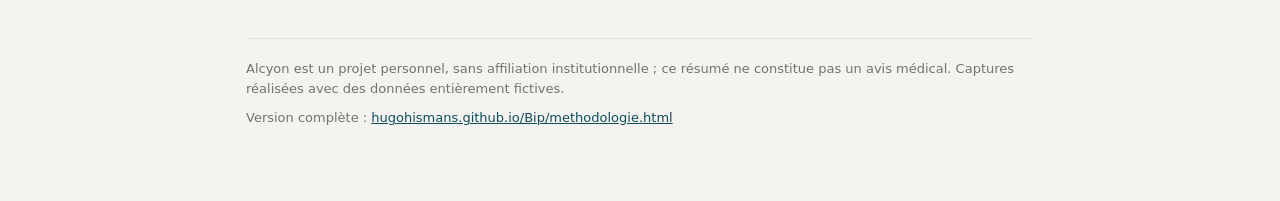
==== commit 8190c4bf: "Idées noires : paliers plus progressifs - 1 noté une seule fois : simple phrase discrète sous la pha" ====
--- a/methodologie-resume.html
+++ b/methodologie-resume.html
@@ -170,7 +170,7 @@
   <li><b>Sommeil réduit sans fatigue</b> : ≥ 2 nuits sur 3 avec 2 h de moins et énergie haute, le prodrome le plus cité de l'hypomanie.</li>
   <li><b>Pensées qui accélèrent / impulsivité</b>, <b>signes mixtes</b> (humeur basse + agitation), <b>humeur très changeante dans la journée</b>.</li>
   <li><b>Zone basse</b> : vigilance à 3 jours, psychiatre à 7 jours, alerte à 14 jours (durée d'un épisode dépressif, DSM-5).</li>
-  <li><b>Signes personnels</b> répétés, <b>oublis de traitement</b>, <b>changement brutal</b>. <b>Idées noires</b> (item facultatif, jamais ajusté) : message doux à 1, et à partir de 2, comme pour une humeur à −3 ou des signes mixtes, lignes d'écoute (3114, 0800 32 123, 143, 988, 112) et contacts.</li>
+  <li><b>Signes personnels</b> répétés, <b>oublis de traitement</b>, <b>changement brutal</b>. <b>Idées noires</b> (item facultatif, jamais ajusté) : phrase discrète à 1 isolé, message doux si ça se répète, et à partir de 2, comme pour une humeur à −3 ou des signes mixtes, lignes d'écoute (3114, 0800 32 123, 143, 988, 112) et contacts.</li>
 </ul>
 <p class="more"><a href="https://hugohismans.github.io/Bip/methodologie.html#alertes">Conditions exactes de chaque alerte →</a></p>
 
@@ -195,7 +195,7 @@
   <li>Les pondérations de l'indice (50 / 30 / 20) et les zones à ±1 vous paraissent-elles adaptées au type II ?</li>
   <li>Les paliers d'alerte (2 puis 4 jours en zone haute ; 3, 7 puis 14 jours en zone basse) sont-ils au bon niveau ?</li>
   <li>Le seuil de « nuit courte » (2 h sous l'habituel) est-il pertinent pour une alerte précoce ?</li>
-  <li>Les seuils et messages de l'item « idées noires » (doux à 1, encart de crise à 2) sont-ils adaptés ?</li>
+  <li>Les seuils et messages de l'item « idées noires » (discret à 1 isolé, doux s'il se répète, encart de crise à 2) sont-ils adaptés ?</li>
   <li>L'étalonnage personnel vous semble-t-il acceptable, avec ses garde-fous ?</li>
 </ol>
 <p class="more"><a href="https://hugohismans.github.io/Bip/methodologie.html#questions">Les 11 questions détaillées →</a></p>
